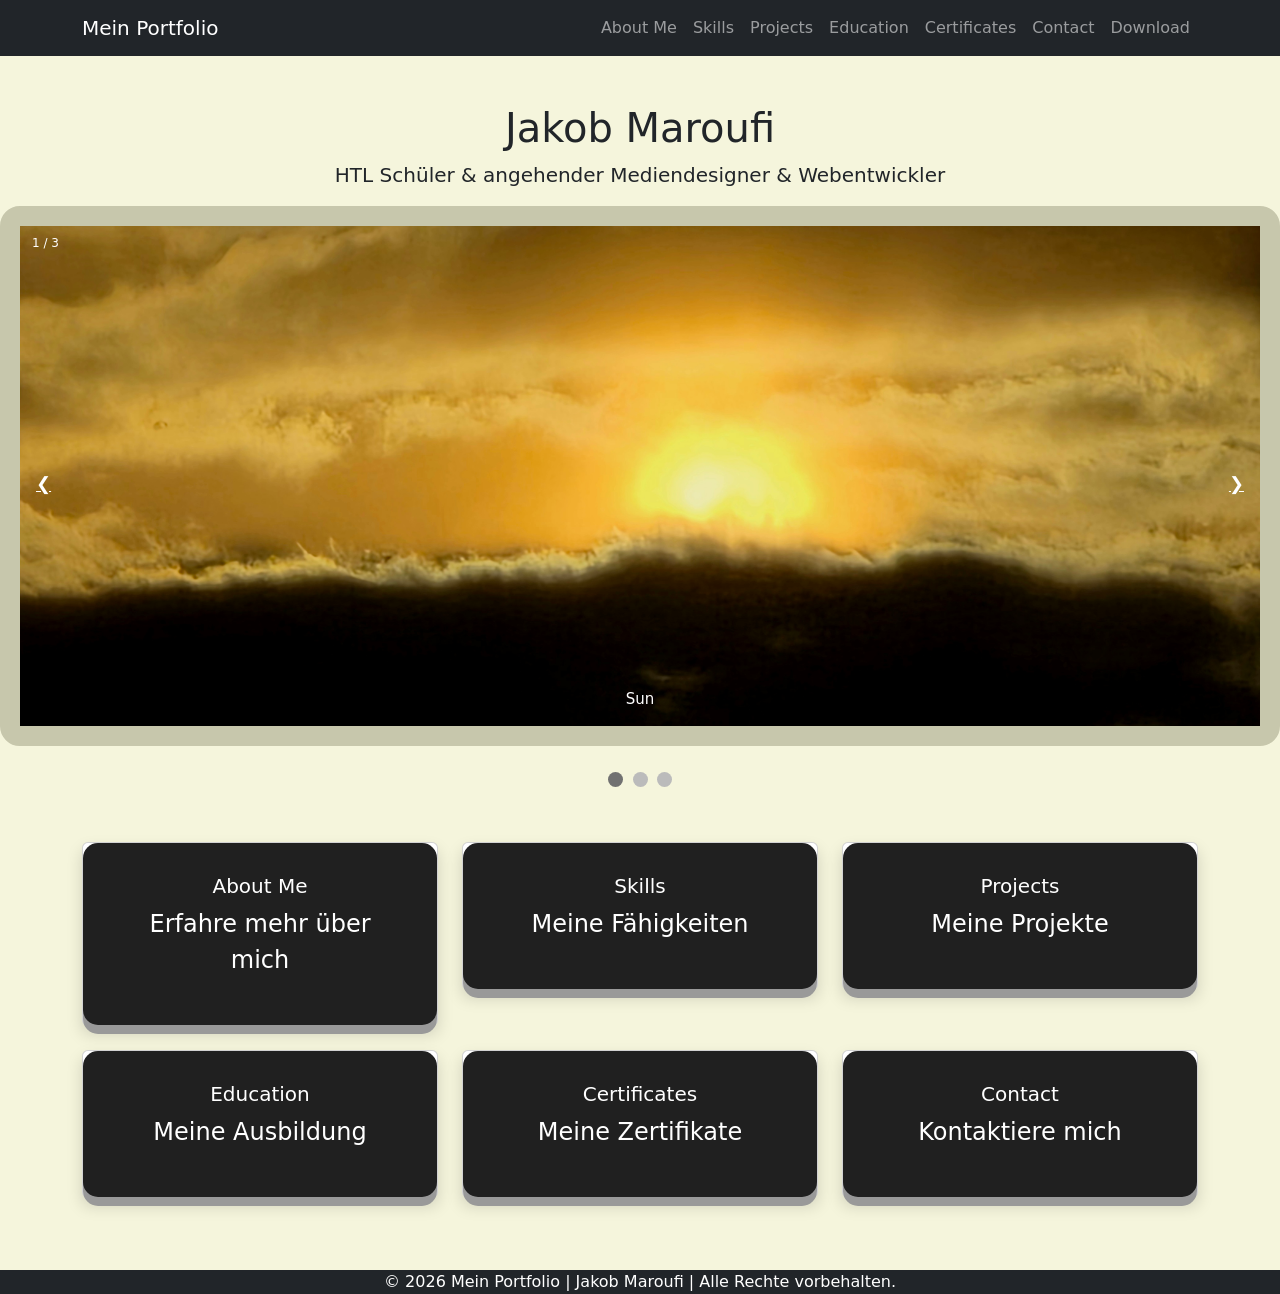
==== Lebenslauf-Website/index.html @ 1dfce926 "Add files via upload" ====
<!DOCTYPE html>
<html lang="en">
<head>
    <meta charset="UTF-8">
    <meta name="viewport" content="width=device-width, initial-scale=1.0">
    <title>Mein Portfolio</title>
    
    <script src="script.js"></script>
    <link rel="stylesheet" href="style.css">
    <script src="https://cdn.jsdelivr.net/npm/bootstrap@5.3.0/dist/js/bootstrap.bundle.min.js"></script>
    <link rel="stylesheet" href="https://cdn.jsdelivr.net/npm/bootstrap@5.3.0/dist/css/bootstrap.min.css">
    

</head>
<body>

    
<!-- //////////////////////////////////////// -->
<nav class="navbar navbar-expand-lg navbar-dark bg-dark">
    <div class="container">
        <a class="navbar-brand" href="index.html">Mein Portfolio</a>

        <button class="navbar-toggler" type="button" data-bs-toggle="collapse" data-bs-target="#navbarNav">
            <span class="navbar-toggler-icon"></span>
        </button>

        <div class="collapse navbar-collapse" id="navbarNav">
            <ul class="navbar-nav ms-auto">
                <li class="nav-item"><a class="nav-link" href="aboutme.html">About Me</a></li>
                <li class="nav-item"><a class="nav-link" href="skills.html">Skills</a></li>
                <li class="nav-item"><a class="nav-link" href="projects.html">Projects</a></li>
                <li class="nav-item"><a class="nav-link" href="education.html">Education</a></li>
                <li class="nav-item"><a class="nav-link" href="certificates.html">Certificates</a></li>
                <li class="nav-item"><a class="nav-link" href="contact.html">Contact</a></li>
                <li class="nav-item"><a class="nav-link" href="download.html">Download</a></li>
            </ul>
        </div>
    </div>
</nav>
<!-- //////////////////////////////////////// -->

<!-- //////////////////////////////////////// -->
<div class="container text-center mt-5">
    <h1>Jakob Maroufi</h1>
    <p class="lead">HTL Schüler & angehender Mediendesigner & Webentwickler</p>
</div>
<!-- //////////////////////////////////////// -->

<!-- //////////////////////////////////////// -->
<!-- Slideshow container -->
<div class="slideshow-container">

  <!-- Full-width images with number and caption text -->
  <div class="mySlides">
    <div class="numbertext">1 / 3</div>
    <img src="images/sun.jpg" style="width:100%">
    <div class="text">Sun</div>
  </div>

  <div class="mySlides">
    <div class="numbertext">2 / 3</div>
    <img src="images/sun2.jpg" style="width:100%">
    <div class="text">Sun Two</div>
  </div>

  <div class="mySlides">
    <div class="numbertext">3 / 3</div>
    <img src="images/sun3.jpg" style="width:100%">
    <div class="text">Sun Three</div>
  </div>

  <!-- Next and previous buttons -->
  <a class="prev" onclick="plusSlides(-1)">&#10094;</a>
  <a class="next" onclick="plusSlides(1)">&#10095;</a>
</div>
<br>

<!-- The dots/circles -->
<div style="text-align:center">
  <span class="dot" onclick="currentSlide(1)"></span>
  <span class="dot" onclick="currentSlide(2)"></span>
  <span class="dot" onclick="currentSlide(3)"></span>
</div>
<!-- //////////////////////////////////////// -->

<!-- //////////////////////////////////////// -->

<div class="container mt-5">
    <div class="row g-4">

        <!-- About Me -->
        <div class="col-md-4">
            <a href="aboutme.html" class="text-decoration-none text-dark">
                <div class="card card-hover shadow">
                    <button class="button">
                        <div class="card-body text-center">
                        <h5 class="card-title">About Me</h5>
                        <p>Erfahre mehr über mich</p>
                    </div>
                    </button>
                </div>
            </a>
        </div>

        <!-- Skills -->
        <div class="col-md-4">
            <a href="skills.html" class="text-decoration-none text-dark">
                <div class="card card-hover shadow">
                    <button class="button">
                    <div class="card-body text-center">
                        <h5 class="card-title">Skills</h5>
                        <p>Meine Fähigkeiten</p>
                    </div>
                    </button>
                </div>
            </a>
        </div>

        <!-- Projects -->
        <div class="col-md-4">
            <a href="projects.html" class="text-decoration-none text-dark">
                <div class="card card-hover shadow">
                    <button class="button">
                    <div class="card-body text-center">
                        <h5 class="card-title">Projects</h5>
                        <p>Meine Projekte</p>
                    </div>
                    </button>
                </div>
            </a>
        </div>

        <!-- Education -->
        <div class="col-md-4">
            <a href="education.html" class="text-decoration-none text-dark">
                <div class="card card-hover shadow">
                    <button class="button">
                    <div class="card-body text-center">
                        <h5 class="card-title">Education</h5>
                        <p>Meine Ausbildung</p>
                    </div>
                    </button>
                </div>
            </a>
        </div>

        <!-- Certificates -->
        <div class="col-md-4">
            <a href="certificates.html" class="text-decoration-none text-dark">
                <div class="card card-hover shadow">
                    <button class="button">
                    <div class="card-body text-center">
                        <h5 class="card-title">Certificates</h5>
                        <p>Meine Zertifikate</p>
                    </div>
                    </button>
                </div>
            </a>
        </div>

        <!-- Contact -->
        <div class="col-md-4">
            <a href="contact.html" class="text-decoration-none text-dark">
                <div class="card card-hover shadow">
                    <button class="button">
                    <div class="card-body text-center">
                        <h5 class="card-title">Contact</h5>
                        <p>Kontaktiere mich</p>
                    </div>
                    </button>
                </div>
            </a>
        </div>

    </div>
</div>
<!-- //////////////////////////////////////// -->

<!-- Bootstrap JS -->

</body>
<br><br><br>
<footer>
    <div class="containerFooter bg-dark">
        &copy; 2026 Mein Portfolio | Jakob Maroufi | Alle Rechte vorbehalten.
    </div>
</footer>
</html>
---- Lebenslauf-Website/style.css ----
body {
        background-color: beige !important;
        overflow-x: hidden;
}

/* width */
::-webkit-scrollbar {
  width: 20px;
}

/* Track */
::-webkit-scrollbar-track {
  box-shadow: inset 0 0 5px grey;
  border-radius: 10px;
}

/* Handle */
::-webkit-scrollbar-thumb {
  background: rgb(15, 15, 15);
  border-radius: 10px;
}

/*///////////////////////////////////////////////////////////////////////////////////////////////////////////////////////////////*/

/* Slider Styles */
.mySlides img {
  height: 500px;
  object-fit: cover;
  width: 100%;
}

.slideshow-container {
  max-width: 1500px;
  position: relative;
  margin: auto;
  border: 20px solid rgb(199, 199, 172);
  border-radius: 20px;
}

.prev, .next {
  cursor: pointer;
  position: absolute;
  top: 50%;
  width: auto;
  padding: 16px;
  margin-top: -22px;
  color: white;
  font-weight: bold;
  font-size: 18px;
  transition: 0.6s ease;
  border-radius: 0 3px 3px 0;
  user-select: none;
}

.next {
  right: 0;
  border-radius: 3px 0 0 3px;
}

.prev:hover, .next:hover {
  background-color: rgba(0,0,0,0.8);
}

.text {
  color: white;
  font-size: 15px;
  padding: 8px 12px;
  position: absolute;
  bottom: 8px;
  width: 100%;
  text-align: center;
}

.numbertext {
  color: white;
  font-size: 12px;
  padding: 8px 12px;
  position: absolute;
  top: 0;
}

.dot {
  cursor: pointer;
  height: 15px;
  width: 15px;
  margin: 0 2px;
  background-color: #bbb;
  border-radius: 50%;
  display: inline-block;
  transition: background-color 0.6s ease;
}

.active, .dot:hover {
  background-color: #717171;
}

@media only screen and (max-width: 300px) {
  .prev, .next,.text {font-size: 11px}
}
/*Slider Styles*/

/*Card Styles*/
.button {
  padding: 15px 25px;
  font-size: 24px;
  text-align: center;
  cursor: pointer;
  outline: none;
  color: #fff;
  background-color: #202020;
  border: none;
  border-radius: 15px;
  box-shadow: 0 9px #999;
}

.button:hover {background-color: #161616}

.button:active {
  background-color: #666666;
  box-shadow: 0 5px #666;
  transform: translateY(4px);
}
/*Card Styles*/

/*///////////////////////////////////////////////////////////////////////////////////////////////////////////////////////////////*/
/*Container Styles*/
.skills, .adobe, .basics {
  text-align: center;
  color: white;
  max-width: 1200px;
  margin-bottom: 20px;
  padding: 10px;
  border: 10px solid rgb(199, 199, 172);
  border-radius: 10px;
}

.skills:hover, .adobe:hover, .basics:hover, .tools:hover {
  margin-bottom: 50px;
  margin-top: 50px;
  padding: 10px;
  border: 20px solid rgb(199, 199, 172);
}

.tools {
  text-align: center;
  color: white;
  max-width: 1200px;
  margin-bottom: 20px;
  padding: 10px;
  border: 10px solid rgb(199, 199, 172);
  border-radius: 10px;
}


/*Container Styles*/

/*Skills Styles*/
.title{
  text-align: center;
}
/*Skills Styles*/

/*Footer Styles*/
footer {
  color: white;
  text-align: center;
}

/* Skill Bar Styles (Bootstrap-compatible) */
.skill-bar {
  position: relative;
  height: 1.5rem;
  background-color: #e9ecef;
  border-radius: 0.375rem;
  overflow: hidden;
}

.skill-bar-fill {
  height: 100%;
  min-width: 0;
  background-color: #0d6efd;
  color: white;
  display: flex;
  align-items: center;
  justify-content: center;
  font-size: 0.85rem;
  font-weight: 600;
  transition: width 0.6s ease;
}

.skill-bar:not(.progress) .skill-bar-fill {
  width: 100%;
}

/* Skill bars as prozent example */
.skill-progress {
  width: 100%;
  background-color: #ddd;
  border-radius: 0.375rem;
  margin-bottom: 0.75rem;
  overflow: hidden;
}

.skill-fill {
  text-align: right;
  padding: 10px 12px;
  color: white;
  font-weight: 600;
  border-radius: 0.375rem;
  min-height: 2rem;
}

.skill-fill.html { width: 50%; background-color: #ff7f50; }
.skill-fill.css { width: 40%; background-color: #2196F3; }
.skill-fill.bootstrap { width: 33%; background-color: #6610f2; }
.skill-fill.csharp { width: 30%; background-color: #6f42c1; }
.skill-fill.js { width: 15%; background-color: #c5c900; }
.skill-fill.python { width: 10%; background-color: #35dba9; }
.skill-fill.php { width: 10%; background-color: #766c99; }
.skill-fill.sql { width: 20%; background-color: #0dcaf0; }

.skill-fill.illustrator { width: 40%; background-color: #5c0e00; }
.skill-fill.premiere { width: 65%; background-color: #020d72; }
.skill-fill.aftereffects { width: 33%; background-color: #020d72; }

.skill-fill.ms365 { width: 50%; background-color: #511bcf; }
.skill-fill.capcut { width: 30%; background-color: #000000; }
.skill-fill.schach { width: 33%; background-color: #3a5775; }
.skill-fill.deutsch { width: 100%; background-color: #198754; }
.skill-fill.englisch { width: 60%; background-color: #ddc703; }
/*///////////////////////////////////////////////////////////////////////////////////////////////////////////////////////////////*/

/* Timeline Styles */
* {
  box-sizing: border-box;
}

body {
  background-color: #474e5d;
  font-family: Helvetica, sans-serif;
}

/* The actual timeline (the vertical ruler) */
.timeline {
  position: relative;
  max-width: 1200px;
  margin: 0 auto;
}

/* The actual timeline (the vertical ruler) */
.timeline::after {
  content: '';
  position: absolute;
  width: 6px;
  background-color: white;
  top: 0;
  bottom: 0;
  left: 50%;
  margin-left: -3px;
}

/* Container around content */
.containerT {
  padding: 10px 40px;
  position: relative;
  background-color: inherit;
  width: 50%;
}

/* The circles on the timeline */
.containerT::after {
  content: '';
  position: absolute;
  width: 25px;
  height: 25px;
  right: -17px;
  background-color: white;
  border: 4px solid #FF9F55;
  top: 15px;
  border-radius: 50%;
  z-index: 1;
}

/* Place the container to the left */
.left {
  left: 0;
}

/* Place the container to the right */
.right {
  left: 50%;
}

/* Add arrows to the left container (pointing right) */
.left::before {
  content: " ";
  height: 0;
  position: absolute;
  top: 22px;
  width: 0;
  z-index: 1;
  right: 30px;
  border: medium solid white;
  border-width: 10px 0 10px 10px;
  border-color: transparent transparent transparent white;
}

/* Add arrows to the right container (pointing left) */
.right::before {
  content: " ";
  height: 0;
  position: absolute;
  top: 22px;
  width: 0;
  z-index: 1;
  left: 30px;
  border: medium solid white;
  border-width: 10px 10px 10px 0;
  border-color: transparent white transparent transparent;
}

/* Fix the circle for containers on the right side */
.right::after {
  left: -16px;
}

/* The actual content */
.content {
  padding: 20px 30px;
  background-color: white;
  position: relative;
  border-radius: 6px;
}

/* Media queries - Responsive timeline on screens less than 600px wide */
@media screen and (max-width: 600px) {
  /* Place the timelime to the left */
  .timeline::after {
  left: 31px;
  }
  
  /* Full-width containers */
  .containerT {
  width: 100%;
  padding-left: 70px;
  padding-right: 25px;
  }
  
  /* Make sure that all arrows are pointing leftwards */
  .containerT::before {
  left: 60px;
  border: medium solid white;
  border-width: 10px 10px 10px 0;
  border-color: transparent white transparent transparent;
  }

  /* Make sure all circles are at the same spot */
  .left::after, .right::after {
  left: 15px;
  }
  
  /* Make all right containers behave like the left ones */
  .right {
  left: 0%;
  }
}
/* Timeline Styles */
/*///////////////////////////////////////////////////////////////////////////////////////////////////////////////////////////////*/
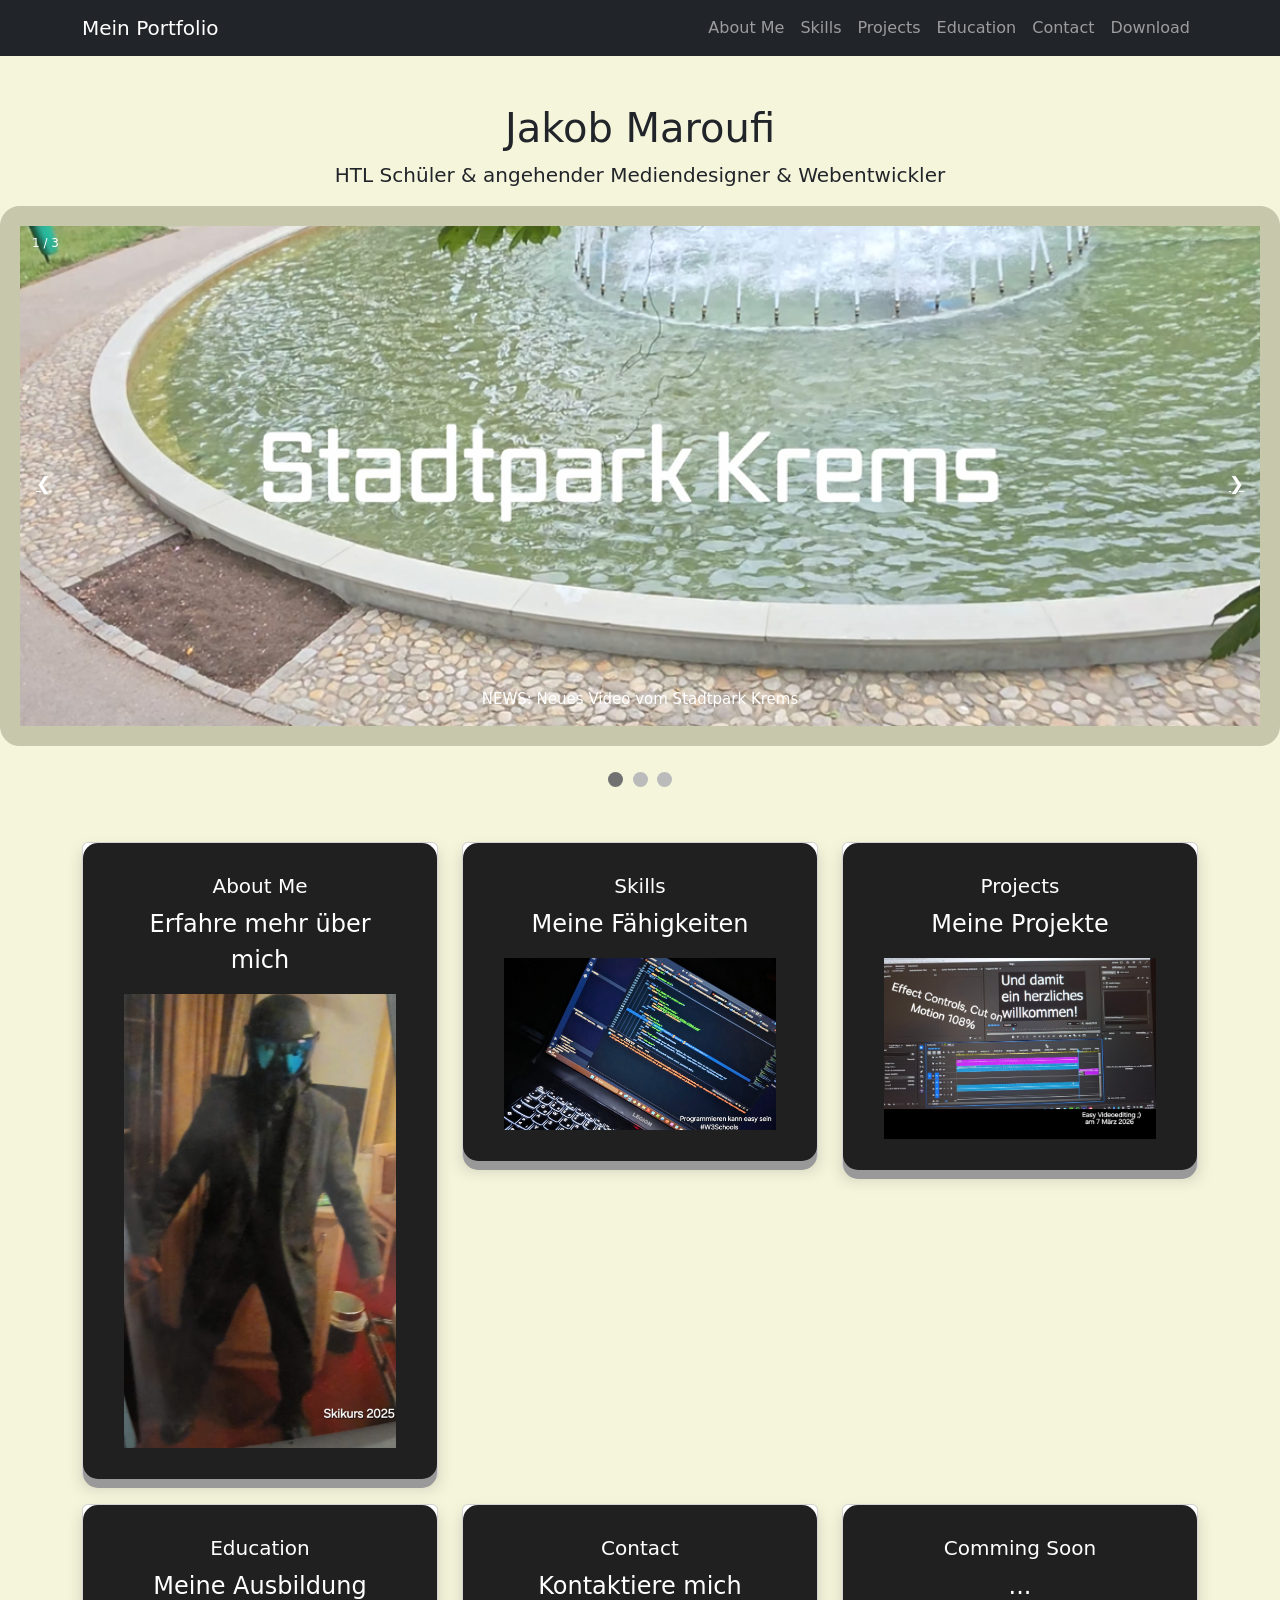
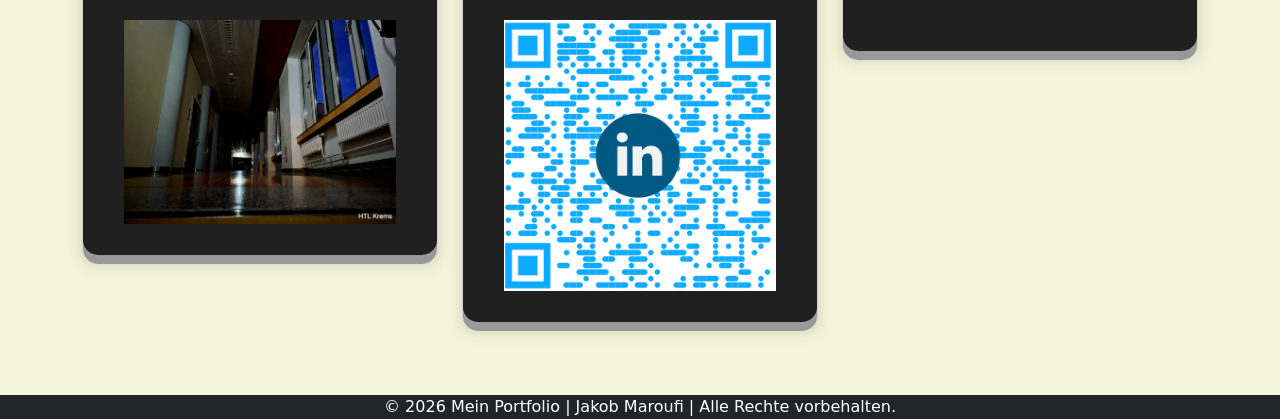
==== commit 836d78c1: "Add files via upload" ====
--- a/Lebenslauf-Website/index.html
+++ b/Lebenslauf-Website/index.html
@@ -30,7 +30,7 @@
                 <li class="nav-item"><a class="nav-link" href="skills.html">Skills</a></li>
                 <li class="nav-item"><a class="nav-link" href="projects.html">Projects</a></li>
                 <li class="nav-item"><a class="nav-link" href="education.html">Education</a></li>
-                <li class="nav-item"><a class="nav-link" href="certificates.html">Certificates</a></li>
+                <!-- <li class="nav-item"><a class="nav-link" href="certificates.html">Certificates</a></li> -->
                 <li class="nav-item"><a class="nav-link" href="contact.html">Contact</a></li>
                 <li class="nav-item"><a class="nav-link" href="download.html">Download</a></li>
             </ul>
@@ -53,20 +53,21 @@
   <!-- Full-width images with number and caption text -->
   <div class="mySlides">
     <div class="numbertext">1 / 3</div>
-    <img src="images/sun.jpg" style="width:100%">
-    <div class="text">Sun</div>
+    <img src="images/Krems.png" style="width:100%">
+    
+    <div class="text">NEWS: Neues Video vom Stadtpark Krems</div>
   </div>
 
   <div class="mySlides">
     <div class="numbertext">2 / 3</div>
-    <img src="images/sun2.jpg" style="width:100%">
-    <div class="text">Sun Two</div>
+    <img src="images/Science.png" style="width:100%">
+    <div class="text">NEWS: Neuer Teaser vom Science Academy Vlog Staffel 1</div>
   </div>
 
   <div class="mySlides">
     <div class="numbertext">3 / 3</div>
-    <img src="images/sun3.jpg" style="width:100%">
-    <div class="text">Sun Three</div>
+    <img src="images/Youtube.png" style="width:100%">
+    <div class="text">NEWS: Offizieller Start von MJDebugLife</div>
   </div>
 
   <!-- Next and previous buttons -->
@@ -89,13 +90,14 @@
     <div class="row g-4">
 
         <!-- About Me -->
-        <div class="col-md-4">
-            <a href="aboutme.html" class="text-decoration-none text-dark">
-                <div class="card card-hover shadow">
+        <div class="col-md-4 d-flex">
+            <a href="aboutme.html" class="text-decoration-none text-dark home-card-link">
+                <div class="card card-hover shadow home-card">
                     <button class="button">
                         <div class="card-body text-center">
                         <h5 class="card-title">About Me</h5>
                         <p>Erfahre mehr über mich</p>
+                        <img src="images/ski.jpg" style="width:100%">
                     </div>
                     </button>
                 </div>
@@ -103,13 +105,14 @@
         </div>
 
         <!-- Skills -->
-        <div class="col-md-4">
-            <a href="skills.html" class="text-decoration-none text-dark">
-                <div class="card card-hover shadow">
+        <div class="col-md-4 d-flex">
+            <a href="skills.html" class="text-decoration-none text-dark home-card-link">
+                <div class="card card-hover shadow home-card">
                     <button class="button">
                     <div class="card-body text-center">
                         <h5 class="card-title">Skills</h5>
                         <p>Meine Fähigkeiten</p>
+                        <img src="images/w3schools.jpg" style="width:100%">
                     </div>
                     </button>
                 </div>
@@ -117,13 +120,14 @@
         </div>
 
         <!-- Projects -->
-        <div class="col-md-4">
-            <a href="projects.html" class="text-decoration-none text-dark">
-                <div class="card card-hover shadow">
+        <div class="col-md-4 d-flex">
+            <a href="projects.html" class="text-decoration-none text-dark home-card-link">
+                <div class="card card-hover shadow home-card">
                     <button class="button">
                     <div class="card-body text-center">
                         <h5 class="card-title">Projects</h5>
                         <p>Meine Projekte</p>
+                        <img src="images/cutting.jpg" style="width:100%">
                     </div>
                     </button>
                 </div>
@@ -131,46 +135,66 @@
         </div>
 
         <!-- Education -->
-        <div class="col-md-4">
-            <a href="education.html" class="text-decoration-none text-dark">
-                <div class="card card-hover shadow">
+        <div class="col-md-4 d-flex">
+            <a href="education.html" class="text-decoration-none text-dark home-card-link">
+                <div class="card card-hover shadow home-card">
                     <button class="button">
                     <div class="card-body text-center">
                         <h5 class="card-title">Education</h5>
                         <p>Meine Ausbildung</p>
-                    </div>
-                    </button>
-                </div>
-            </a>
-        </div>
-
-        <!-- Certificates -->
-        <div class="col-md-4">
-            <a href="certificates.html" class="text-decoration-none text-dark">
-                <div class="card card-hover shadow">
-                    <button class="button">
-                    <div class="card-body text-center">
-                        <h5 class="card-title">Certificates</h5>
-                        <p>Meine Zertifikate</p>
-                    </div>
-                    </button>
-                </div>
-            </a>
-        </div>
-
+                        <img src="images/HTL.jpg" style="width:100%">
+                    </div>
+                    </button>
+                </div>
+            </a>
+        </div>
+ 
+        
+       
         <!-- Contact -->
-        <div class="col-md-4">
-            <a href="contact.html" class="text-decoration-none text-dark">
-                <div class="card card-hover shadow">
+        <div class="col-md-4 d-flex">
+            <a href="contact.html" class="text-decoration-none text-dark home-card-link">
+                <div class="card card-hover shadow home-card">
                     <button class="button">
                     <div class="card-body text-center">
                         <h5 class="card-title">Contact</h5>
                         <p>Kontaktiere mich</p>
-                    </div>
-                    </button>
-                </div>
-            </a>
-        </div>
+                        <img src="images/qrlinkedIn.jpg" class="home-card-qr" style="width:100%">
+                    </div>
+                    </button>
+                </div>
+            </a>
+        </div>
+
+
+        <!-- Certificates -->
+                <!-- <div class="col-md-4">
+                    <a href="certificates.html" class="text-decoration-none text-dark">
+                        <div class="card card-hover shadow">
+                            <button class="button">
+                            <div class="card-body text-center">
+                                <h5 class="card-title">Certificates</h5>
+                                <p>Meine Zertifikate</p>
+                            </div>
+                            </button>
+                        </div>
+                    </a>
+                </div>
+        -->
+
+         <!-- Certificates -->
+        <div class="col-md-4">
+                <div class="card card-hover shadow">
+                    <button class="button">
+                    <div class="card-body text-center">
+                        <h5 class="card-title">Comming Soon</h5>
+                        <p>...</p>
+                    </div>
+                    </button>
+                </div>
+            </a>
+        </div>
+ 
 
     </div>
 </div>
@@ -185,4 +209,4 @@
         &copy; 2026 Mein Portfolio | Jakob Maroufi | Alle Rechte vorbehalten.
     </div>
 </footer>
-</html>+</html>
